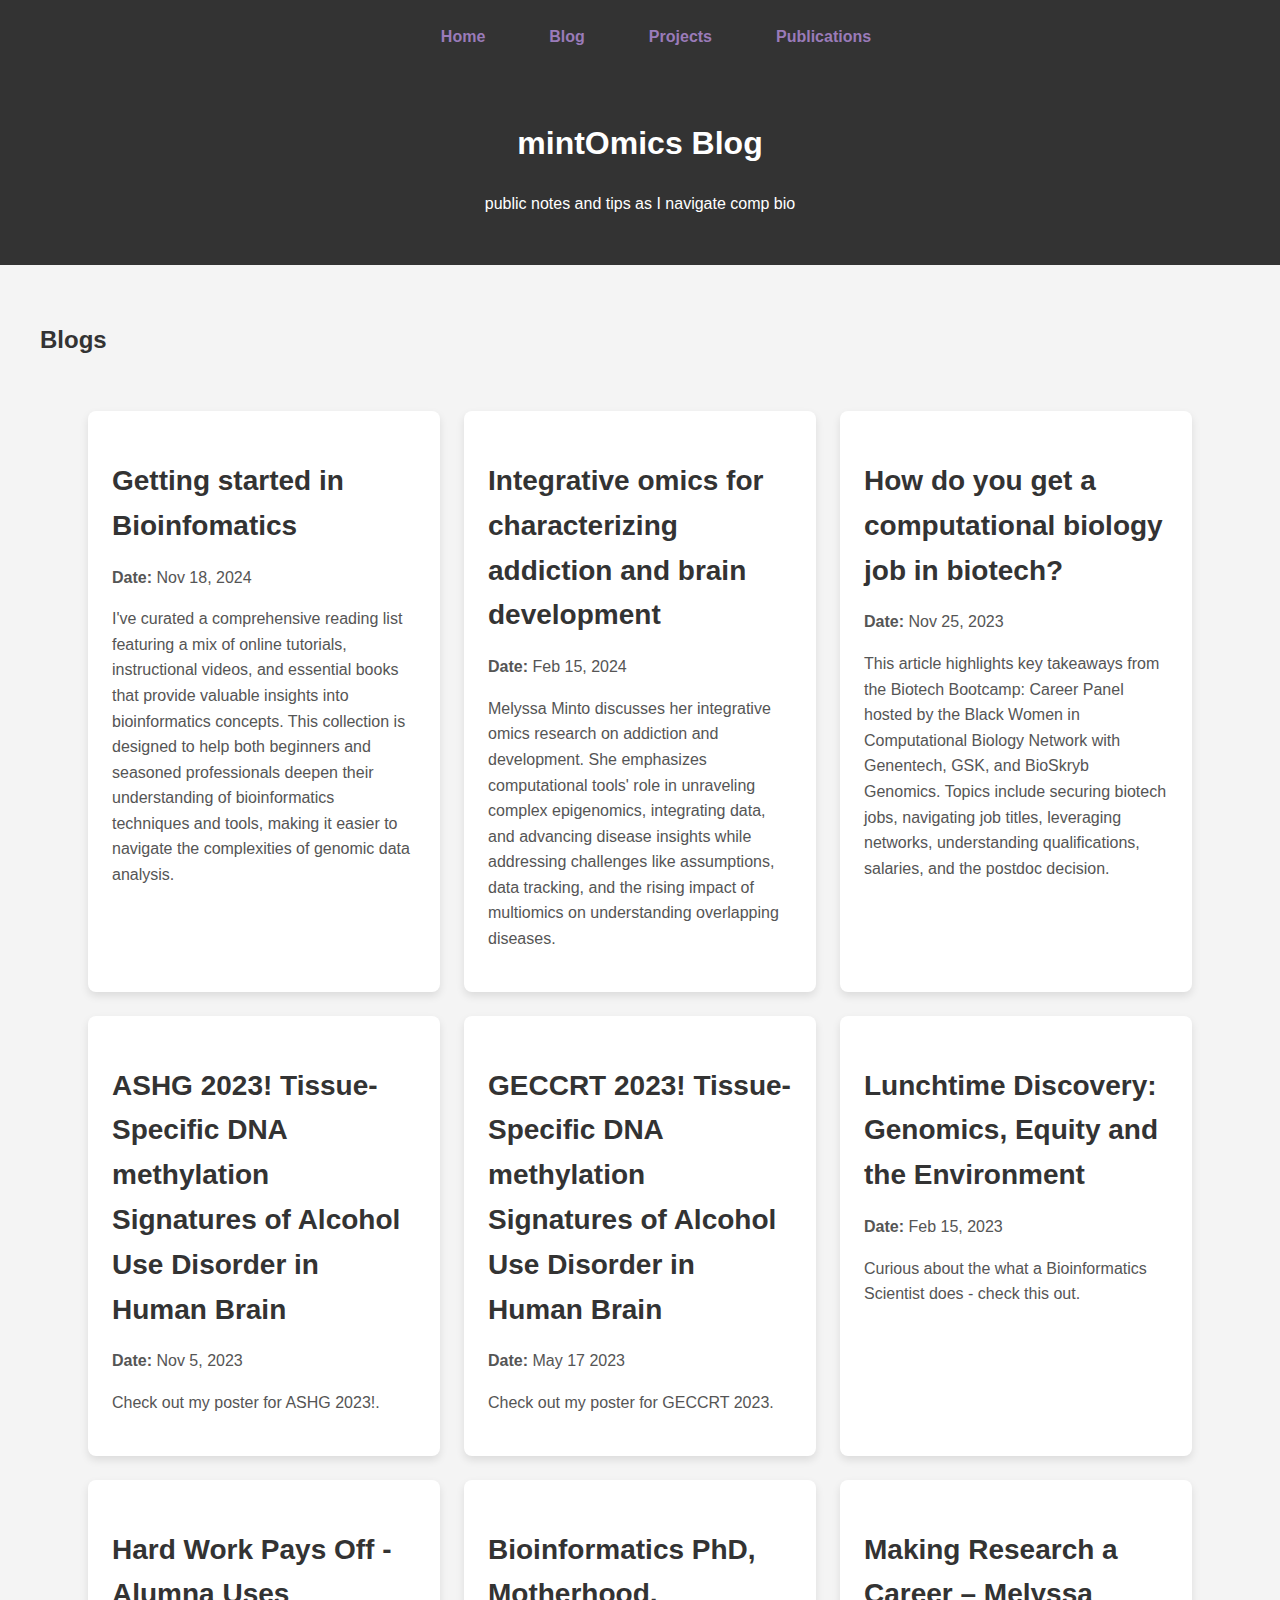
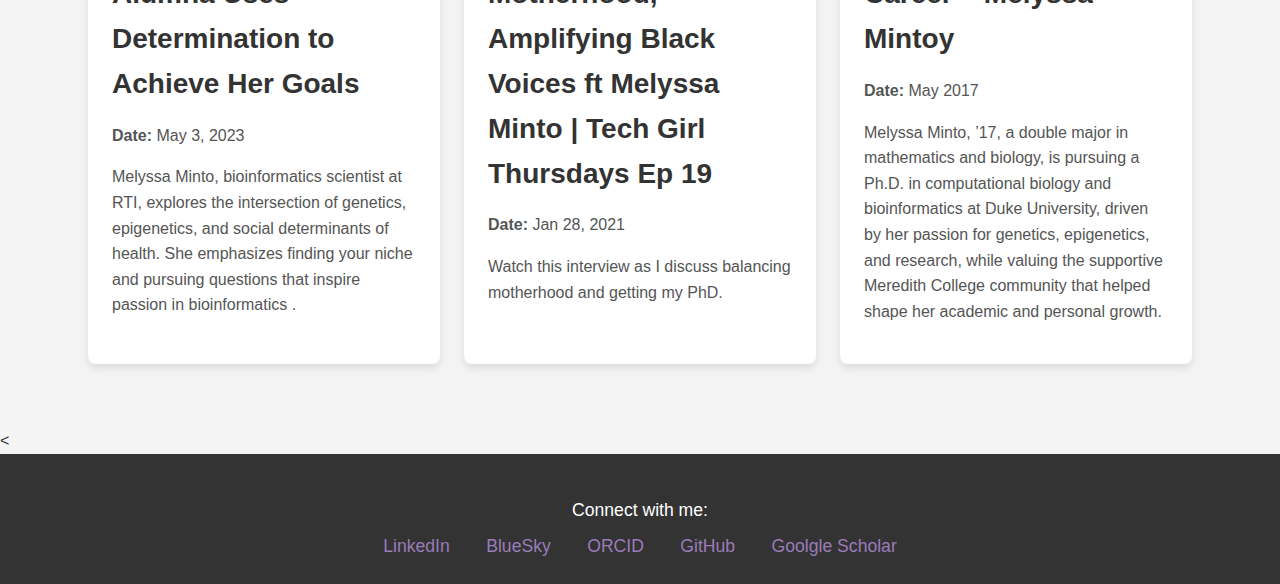
==== blog.html @ 6156211e "launch" ====
<!DOCTYPE html>
<html lang="en">
<head>
    <meta charset="UTF-8">
    <meta name="viewport" content="width=device-width, initial-scale=1.0">
    <title>Blog - Melyssa Minto</title>
    <link rel="stylesheet" href="styles.css">
</head>
<body>

    <section id ="home">
        <header>
            <h1>mintOmics Blog</h1>
            <p>public notes and tips as I navigate comp bio</p>
        
    
            <nav>
                <div class="menu-icon" onclick="toggleMenu()">
                    &#9776; <!-- Hamburger icon -->
                </div>
                <div class="nav-links">
                    <a href="index.html#home">Home</a> 
                    <a href="blog.html">Blog</a> 
                    <a href="index.html#projects">Projects</a> 
                    <a href="index.html#publications">Publications</a> 
                </div>
            </nav>
        </header>
    
    </section>


    <section id="blog-posts">
        <h2>Blogs</h2>
        <div class="blog-grid-container">
            <a href="blogs/getting_started_in_comp_bio.html" class="blog-grid-item">
                <h3>Getting started in Bioinfomatics</h3>
                <p><strong>Date:</strong> Nov 18, 2024</p>
                <p> I've curated a comprehensive reading list featuring a mix of online tutorials, instructional videos, and essential books that provide valuable insights into bioinformatics concepts. This collection is designed to help both beginners and seasoned professionals deepen their understanding of bioinformatics techniques and tools, making it easier to navigate the complexities of genomic data analysis. </p>
            </a>
     
    
               
                <a href="https://www.biotechniques.com/computational-biology/integrative-omics-for-characterizing-addiction-and-brain-development/" class="blog-grid-item">
                    <h3>Integrative omics for characterizing addiction and brain development</h3>
                    <p><strong>Date:</strong> Feb 15, 2024</p>
                    <p> Melyssa Minto discusses her integrative omics research on addiction and development. She emphasizes computational tools' role in unraveling complex epigenomics, integrating data, and advancing disease insights while addressing challenges like assumptions, data tracking, and the rising impact of multiomics on understanding overlapping diseases.</p>
                </a>
                <a href="https://www.blackwomencompbio.org/post/how-do-you-get-a-computational-biology-job-in-biotech" class="blog-grid-item">
                    <h3>How do you get a computational biology job in biotech?</h3>
                    <p><strong>Date:</strong> Nov 25, 2023</p>
                    <p>This article highlights key takeaways from the Biotech Bootcamp: Career Panel hosted by the Black Women in Computational Biology Network with Genentech, GSK, and BioSkryb Genomics. Topics include securing biotech jobs, navigating job titles, leveraging networks, understanding qualifications, salaries, and the postdoc decision.</p>
                </a>
    
                <a href="https://drive.google.com/file/d/18emSz_TZVVwudNC96Hi_s4DrclPBiktf/view" class="blog-grid-item">
                    <h3>ASHG 2023! Tissue-Specific DNA methylation Signatures of Alcohol Use Disorder in Human Brain</h3>
                    <p><strong>Date:</strong> Nov 5, 2023</p>
                    <p>Check out my poster for ASHG 2023!.</p>
                </a>
                <a href="https://drive.google.com/file/d/1DxgAihRSM2KOfqMVGhnPeo-tkK07u04_/view" class="blog-grid-item">
                    <h3>GECCRT 2023! Tissue-Specific DNA methylation Signatures of Alcohol Use Disorder in Human Brain</h3>
                    <p><strong>Date:</strong> May 17 2023</p>
                    <p>Check out my poster for GECCRT 2023.</p>
                </a>
                <a href="https://naturalsciences.org/calendar/event/lunchtime-discovery-genomics-equity-and-the-environment/" class="blog-grid-item">
                    <h3>Lunchtime Discovery: Genomics, Equity and the Environment </h3>
                    <p><strong>Date:</strong> Feb 15, 2023</p>
                    <p> Curious about the what a Bioinformatics Scientist does - check this out.</p>
                </a>
                <a href="https://magazine.meredith.edu/2023/05/03/melyssa-minto-hard-work-pays-off/" class="blog-grid-item">
                    <h3>Hard Work Pays Off - Alumna Uses Determination to Achieve Her Goals</h3>
                    <p><strong>Date:</strong> May 3, 2023</p>
                    <p> Melyssa Minto, bioinformatics scientist at RTI, explores the intersection of genetics, epigenetics, and social determinants of health. She emphasizes finding your niche and pursuing questions that inspire passion in bioinformatics .</p>
                </a>
                <a href="https://www.youtube.com/watch?v=2IV2mWRRefg" class="blog-grid-item">
                    <h3>Bioinformatics PhD, Motherhood, Amplifying Black Voices ft Melyssa Minto | Tech Girl Thursdays Ep 19 </h3>
                    <p><strong>Date:</strong> Jan 28, 2021</p>
                    <p> Watch this interview as I discuss balancing motherhood and getting my PhD.</p>
                </a>
                <a href="https://www.meredith.edu/goingstrong/melyssa-minto/" class="blog-grid-item">
                    <h3>Making Research a Career – Melyssa Mintoy</h3>
                    <p><strong>Date:</strong> May 2017</p>
                    <p> Melyssa Minto, ’17, a double major in mathematics and biology, is pursuing a Ph.D. in computational biology and bioinformatics at Duke University, driven by her passion for genetics, epigenetics, and research, while valuing the supportive Meredith College community that helped shape her academic and personal growth.</p>
                </a>
    
             
                
                <!-- Add more blog items as needed -->
            
        </div>
    </section>
<!-- Footer Section -->
<<!-- Footer Section -->
<footer>
    <div class="footer-content">
        <p>Connect with me:</p>
        <div class="social-links">
            <a href="https://www.linkedin.com/in/melyssaminto/" target="_blank">LinkedIn</a>
            <a href="https://bsky.app/profile/melyssaminto.bsky.social" target="_blank">BlueSky</a>
            <a href="https://orcid.org/0000-0002-5438-7285" target="_blank">ORCID</a>
            <a href="https://github.com/MelyssaMinto" target="_blank">GitHub</a>
            <a href="https://scholar.google.com/citations?user=4_3eFXcAAAAJ&hl=en" target="_blank">Goolgle Scholar</a>
        </div>
    </div>
</footer>


</body>
</html>
---- styles.css ----
html {
    scroll-behavior: smooth;
}


/* Main Container */
.container {
    max-width: 1200px;
    margin: 0 auto;
    padding: 1rem;
}

/* General Body Style */
body {
    font-family: Arial, sans-serif;
    line-height: 1.6;
    margin: 0;
    padding-top: 65px; 
    background: #f4f4f4;
    color: #333;
}
a {
    color: #9a7bb9;
    transition: color 0.3s;
}

a:hover {
    color: #46385b;
}


table {
    width: 100%;
    border-collapse: collapse; /* Makes borders collapse into a single border */
    border: 2px solid black; /* Add a black border around the table */
}

th, td {
    border: 1px solid black; /* Add a black border to each cell */
    padding: 8px; /* Adds some padding inside the cells */
    text-align: left; /* Optional, but helps make the text align neatly */
}

thead {
    background-color: #f2f2f2; /* Optional: Adds a background color to the header */
}


/* Header Section */
header {
    background: #333;
    color: #fff;
    text-align: center;
    padding: 2rem 1rem;
}

/* Navigation Bar */
nav {
    display: flex;
    justify-content: center;
    align-items: center;
    padding: 1rem;
    background-color: #333;
    color: #fff;
    position: fixed;
    top: 0;
    left: 0;
    width: 100%;
    z-index: 1000;
}

nav .nav-links {
    display: flex;
    justify-content: center;
    align-items: center;
}

nav a {
    color: #9a7bb9;
    margin: 0 1rem;
    text-decoration: none;
    font-weight: bold;
    transition: color 0.3s;
}

nav .nav-links a:hover {
    color: #b8a2d8;
}

nav .menu-icon {
    display: none;  /* Hidden by default on large screens */
    font-size: 2rem;
    cursor: pointer;
}

nav a:hover {
    background-color: #444;
}

/* Fix layout when navigation is active */
nav.active .nav-links a:hover {
    background-color: #444;
}


/* Profile Section Styling */
.profile-section {
    display: flex;
    align-items: center;
    gap: 1.5rem;
    margin-bottom: 2rem;
}

.profile-photo {
    width: 150px;
    height: 150px;
    border-radius: 50%;
    object-fit: cover;
}

.bio {
    flex: 1;
}

/* Information Section (Education & Trainings) */
.info-section {
    display: flex;
    gap: 20px;
    margin-top: 1rem;
}

.education, .trainings {
    flex: 1;
    background-color: #fff;
    padding: 1rem;
    border: 1px solid #ddd;
    border-radius: 8px;
}

/* Custom Bullet Points for Education Section */
.education ul {
    list-style: none; /* Remove default bullets */
    padding-left: 0; /* Remove left padding */
}

.education ul li {
    position: relative;
    padding-left: 1.5rem; /* Space for the emoji */
    margin-bottom: 0.5rem;
}

.education ul li::before {
    content: "🎓 "; /* Emoji as bullet point */
    position: absolute;
    left: 0;
    top: 0;
    font-size: 1.2rem;
}

/* Custom Bullet Points for Training Section */
.trainings ul {
    list-style: none; /* Remove default bullets */
    padding-left: 0; /* Remove left padding */
}

.trainings ul li {
    position: relative;
    padding-left: 1.5rem; /* Space for the emoji */
    margin-bottom: 0.5rem;
}

.trainings ul li::before {
    content: "🛠️  "; /* Emoji as bullet point */
    position: absolute;
    left: 0;
    top: 0;
    font-size: 1.2rem;
}

#blog-posts {
    padding: 2rem; /* Same as other sections for alignment */
    max-width: 1200px;
    margin: 0 auto;
}

/* Carousel Container */
.carousel-container {
    position: relative;
    overflow: hidden;
    width: 100%;
    max-width: 1200px;
    margin: 0 auto;
    padding: 0 40px; /* Adjusts padding between carousel buttons and blog items */
}

/* Wrapper to hold blog items in a row */
.carousel-wrapper {
    display: flex;
    gap: 1rem;
    transition: transform 0.5s ease;
    scroll-snap-type: x mandatory;
    overflow-x: auto;
    flex-wrap: nowrap;
    padding-bottom: 1rem; 

}

.carousel-wrapper::-webkit-scrollbar {
    display: none; /* Optional: Hides scrollbar for cleaner UI */
}

/* Individual Blog Item */
.blog-item {
    flex: 0 0 calc(33.33% - 1rem);
    max-width: 300px; 
    text-decoration: none; 
    color: inherit; 
    background: #fff;
    border: 1px solid #ddd;
    padding: 1rem;
    border-radius: 8px;
    box-shadow: 0 4px 8px rgba(0, 0, 0, 0.1);
    transition: transform 0.3s;
    scroll-snap-align: start;
}

.blog-item:a {
    text-decoration: none; 

}


.blog-item:hover {
    transform: scale(1.05);
    border-color: #9a7bb9;
    box-shadow: 0 4px 12px rgba(154, 123, 185, 0.2);
}


/* Carousel Buttons */
.carousel-btn {
    position: absolute;
    top: 50%;
    transform: translateY(-50%);
    font-size: 2rem;
    color: #333;
    background-color: transparent;
    border: none;
    cursor: pointer;
    padding: 0.5rem;
    z-index: 10; 
}

.carousel-btn.prev {
    left: 10px;
}

.carousel-btn.next {
    right: 1dvb;
}

.carousel-btn:hover {
    color: #9a7bb9;
}




/* Projects Section */
#projects {
    padding: 2rem;
    max-width: 1200px;
    margin: 0 auto;
}

.filter-buttons {
    text-align: center;
    margin-bottom: 1rem;
}

.filter-buttons button {
    padding: 0.5rem 1rem;
    margin: 0.3rem;
    background-color: #333;
    color: #fff;
    border: none;
    cursor: pointer;
    transition: background-color 0.3s;
}

.filter-buttons button:hover {
    background-color: #555;
}


.project-grid {
    display: grid;
    grid-template-columns: repeat(auto-fill, minmax(250px, 1fr));
    gap: 1rem;
}

.project-card {
    text-decoration: none; 
    color: inherit; 
    background: #fff;
    border: 1px solid #ddd;
    padding: 1.5rem;
    border-radius: 8px;
    box-shadow: 0 4px 8px rgba(0, 0, 0, 0.1);
    transition: transform 0.3s;
    overflow: hidden;
}

.project-card a {
    text-decoration: none;
    color: inherit;
    transition: color 0.3s;
}

.project-card:hover {
    transform: scale(1.05);
    border-color: #9a7bb9;
    box-shadow: 0 4px 12px rgba(154, 123, 185, 0.2);
}

/* "Used in" Section */
.used-in {
    list-style-type: disc;
    padding-left: 1rem; 
    margin-top: 0.5rem;
    margin-bottom: 1rem;
    font-size: 0.9rem;
}

.used-in li {
    margin-bottom: 0.3rem;
}

.used-in a {
    color: #9a7bb9;
    text-decoration: none;
    transition: color 0.3s;
}

.used-in a:hover {
    color: #b8a2d8;
    
}

/* Tag Styling */
.tags {
    margin-top: 1rem;
}

.tags span {
    display: inline-block;
    background: linear-gradient(135deg, #9a7bb9, #b8a2d8); /* Lavender gradient */
    color: #fff;
    padding: 0.3rem 0.6rem;
    margin: 0.2rem;
    border-radius: 4px;
    font-size: 0.9rem;
    font-weight: bold;
    transition: background-color 0.3s;
}

.tags span:hover {
    background: linear-gradient(135deg, #b8a2d8, #9a7bb9);
}

/* Publication Section */
#publications {
    padding: 2rem;
    max-width: 1200px;
    margin: 0 auto;
    text-decoration: none;
}

.pub {
    text-decoration: none;
    color: inherit;
}
.pub:hover {
    transform: scale(1.05);
    border-color: #9a7bb9;
    box-shadow: 0 4px 12px rgba(154, 123, 185, 0.2);
}
/* Footer Section */
footer {
    background-color: #333;
    color: #fff;
    padding: 1.5rem 0;
    text-align: center;
}

.footer-content {
    max-width: 1200px;
    margin: 0 auto;
}

.footer-content p {
    font-size: 1.1rem;
    margin-bottom: 0.5rem;
}

.social-links a {
    color: #9a7bb9;
    text-decoration: none;
    margin: 0 1rem;
    font-size: 1.1rem;
    transition: color 0.3s;
}

.social-links a:hover {
    color: #b8a2d8;
}

/* blog page and blogs */

.blog-grid-container {
    display: grid;
    grid-template-columns: repeat(auto-fill, minmax(300px, 1fr)); /* Creates responsive grid */
    gap: 1.5rem; /* Space between the grid items */
    padding: 2rem 3rem;
  }

  .blog-grid-item {
    background-color: #fff;
    padding: 1.5rem;
    border-radius: 8px;
    box-shadow: 0 4px 8px rgba(0, 0, 0, 0.1);
    text-decoration: none;
    color: inherit;
    transition: transform 0.3s ease, box-shadow 0.3s ease;
  }
  
  .blog-grid-item:hover {
    transform: translateY(-10px);
    box-shadow: 0 6px 12px rgba(0, 0, 0, 0.2);
  }
  
  .blog-grid-item h3 {
    font-size: 1.75rem;
    margin-bottom: 0.5rem;
  }
  
  .blog-grid-item p {
    font-size: 1rem;
    color: #555;
  }
  
  .blog-grid-item p strong {
    font-weight: bold;
  }
  


/* blogs */


article {
    margin: 0;
    padding: 20px;
    background: white; /* Optional: Adds a background to the article */
    border-radius: 8px;
}

.post-header{
    text-align: center;
    padding: 2rem 1rem;
    font-size: 2.5rem;
    margin-bottom: 5px;
}
.post-meta {
    text-align: center;
    font-size: 1rem;
    color: #888;
  }
  
  .post-meta span {
    font-weight: bold;
  }
  
  h2, h3 {
    margin-top: 1.5rem;
  }

  pre {
    background-color: #2d2d2d;
    color: white;
    padding: 1rem;
    border-radius: 5px;
    overflow-x: auto;
  }
  
  code {
    font-family: 'Courier New', monospace;
  }
  
  .callout {
    background-color: #d9c9ea;
    border-left: 5px solid #772dc0;
    padding: 1rem;
    margin: 1.5rem 0;
    border-radius: 5px;
  }
  
  .callout h4 {
    font-size: 1.25rem;
    margin-bottom: 5px;
  }
  
  .post-footer {
    font-size: 1rem;
    color: #555;
    margin-top: 2rem;
  }
  
/* Responsive Design */
@media (max-width: 768px) {

    .blog-grid-container {
        grid-template-columns: repeat(auto-fill, minmax(250px, 1fr)); /* Adjusts the columns for smaller screens */
      }

    .profile-section, .info-section {
        flex-direction: column;
        align-items: left;
        text-align: left;
    }

    .project-grid {
        grid-template-columns: 1fr;
    }

     /* Show the hamburger icon and hide the navigation links */
     nav .menu-icon {
        display: block;
        font-size: 2rem;
        cursor: pointer;
    }

    /* Hide the navigation links initially on small screens */
    nav .nav-links {
        display: none;
 
    }

    /* When the menu is active, show the links in a column */
    nav.active .nav-links {
        display: block;
        position: absolute;
        top: 60px;
        left: 0;
        width: 100%;
        background-color: #333;
        padding: 1rem;
        box-shadow: 0 2px 5px rgba(0, 0, 0, 0.1);
    }

    nav.active .nav-links a {
        display: block;
        padding: 1rem;
        border-bottom: 1px solid #444;
    }

    nav.active .nav-links a:hover {
        background-color: #444;
    }



    .carousel-wrapper {
        flex-wrap: nowrap; 
    }

    .blog-item {
        flex: 0 0 100%; /* One item per row on small screens */
    }

    .carousel-container {
        padding: 0 20px; /* Ensure there's padding to prevent overflow */
    }
}



/* Mid-size Screens: Show two items per view */
@media (max-width: 900px) {
    .blog-item {
        flex: 0 0 calc(50% - 1rem); /* Two items per row on medium screens */
    }
}


/* Basic desktop and tablet screen styles */
@media (min-width: 769px) {
    nav .menu-icon {
        display: none; /* Hide the hamburger icon on larger screens */
    }

    nav .nav-links {
        display: flex; /* Show the nav links in a row on larger screens */
    }

    nav .nav-links a {
        padding: 0.5rem 1rem;
    }
}
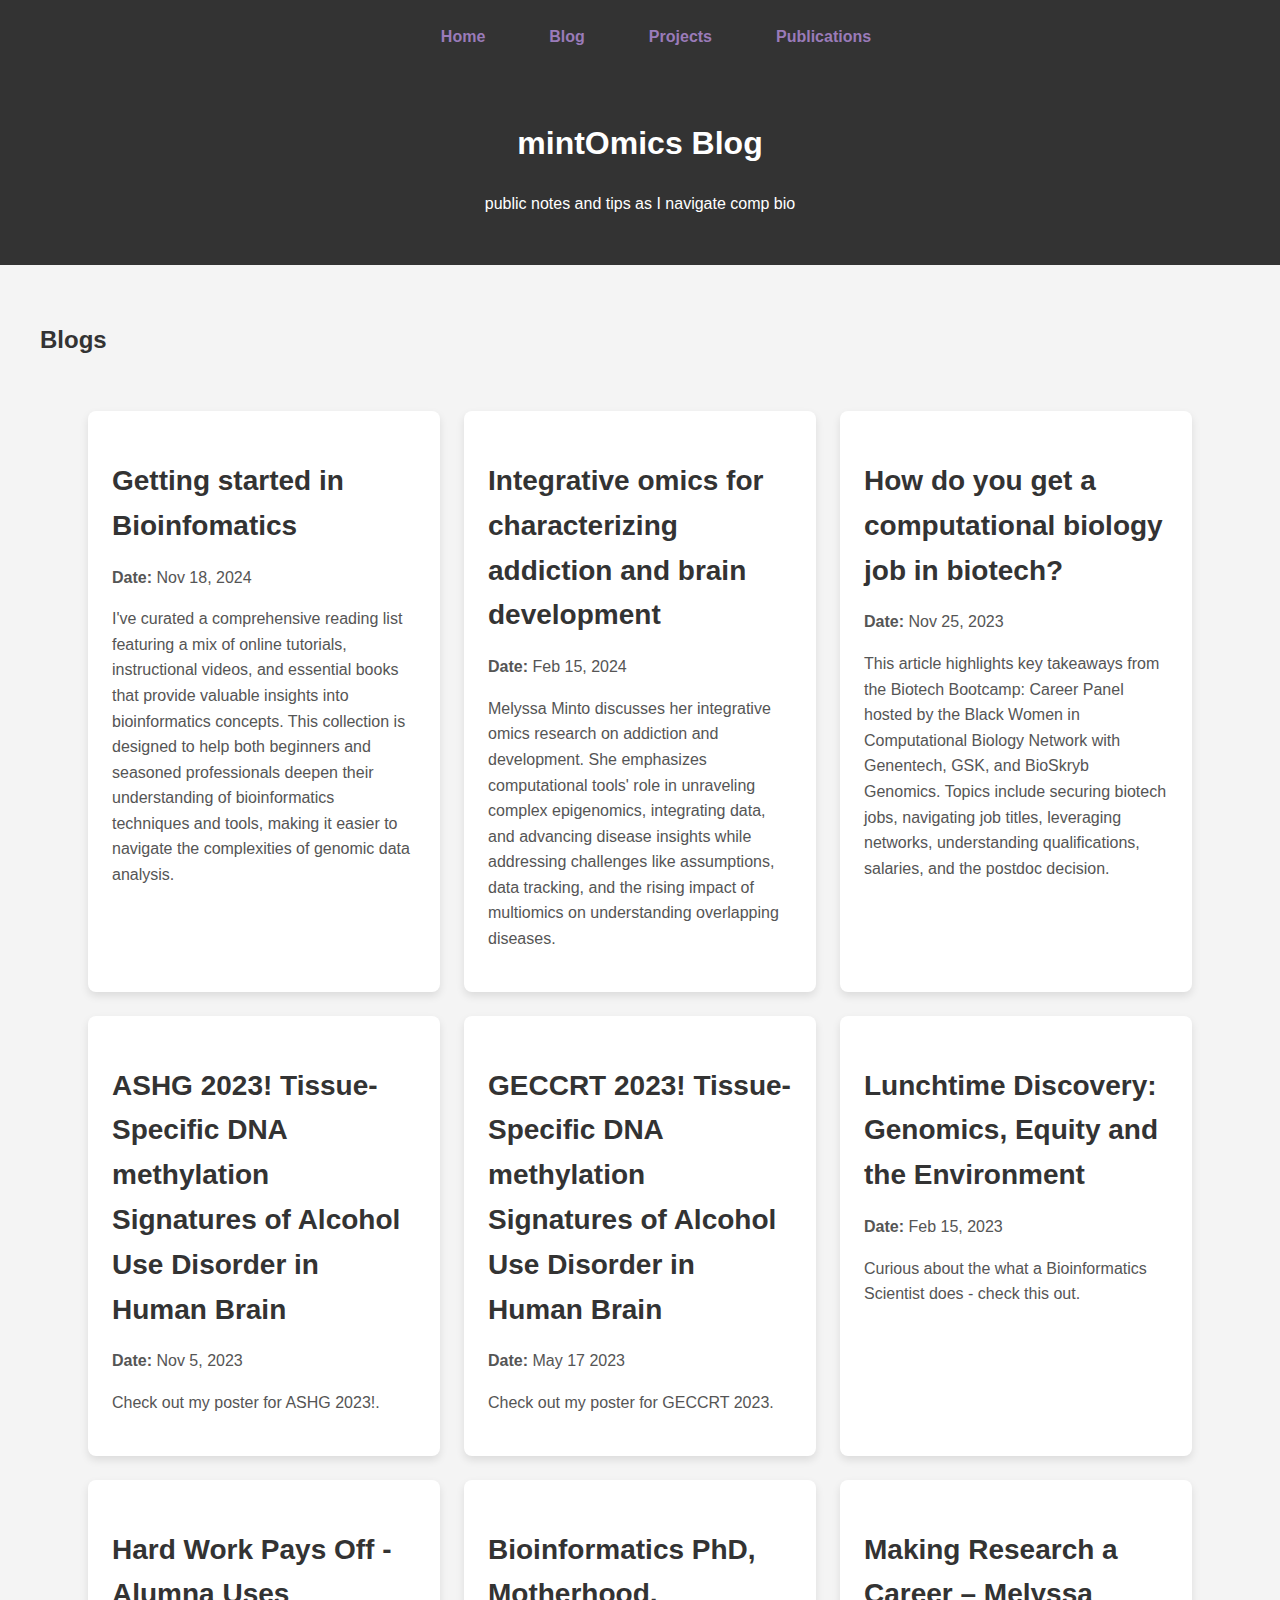
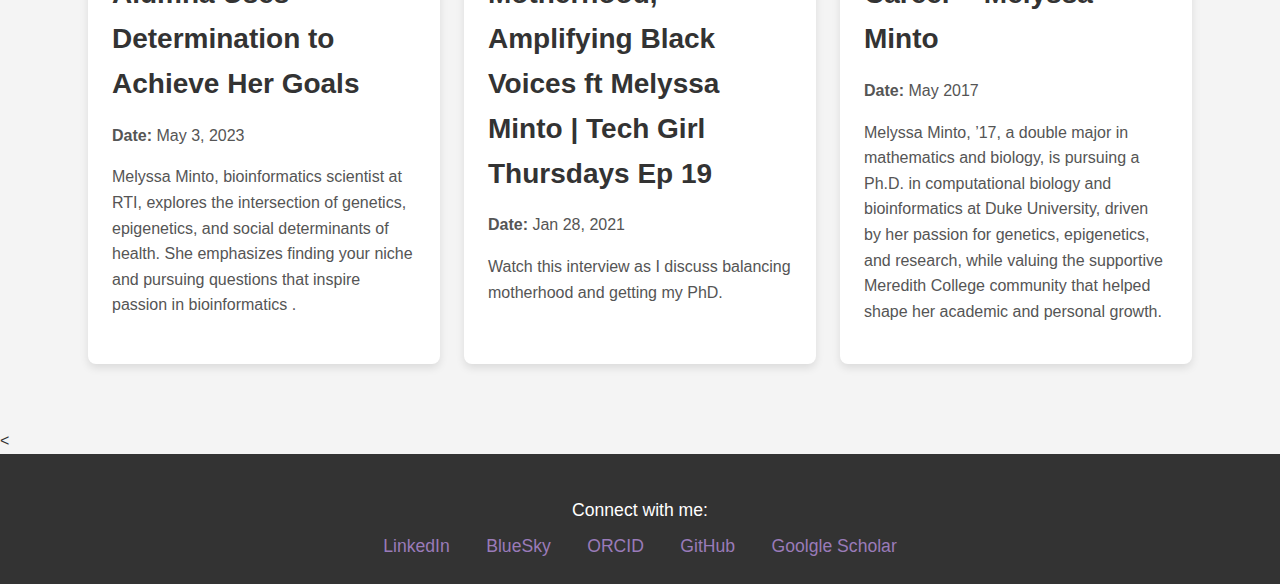
==== commit e75cea2e: "typos" ====
--- a/blog.html
+++ b/blog.html
@@ -78,7 +78,7 @@
                     <p> Watch this interview as I discuss balancing motherhood and getting my PhD.</p>
                 </a>
                 <a href="https://www.meredith.edu/goingstrong/melyssa-minto/" class="blog-grid-item">
-                    <h3>Making Research a Career – Melyssa Mintoy</h3>
+                    <h3>Making Research a Career – Melyssa Minto</h3>
                     <p><strong>Date:</strong> May 2017</p>
                     <p> Melyssa Minto, ’17, a double major in mathematics and biology, is pursuing a Ph.D. in computational biology and bioinformatics at Duke University, driven by her passion for genetics, epigenetics, and research, while valuing the supportive Meredith College community that helped shape her academic and personal growth.</p>
                 </a>
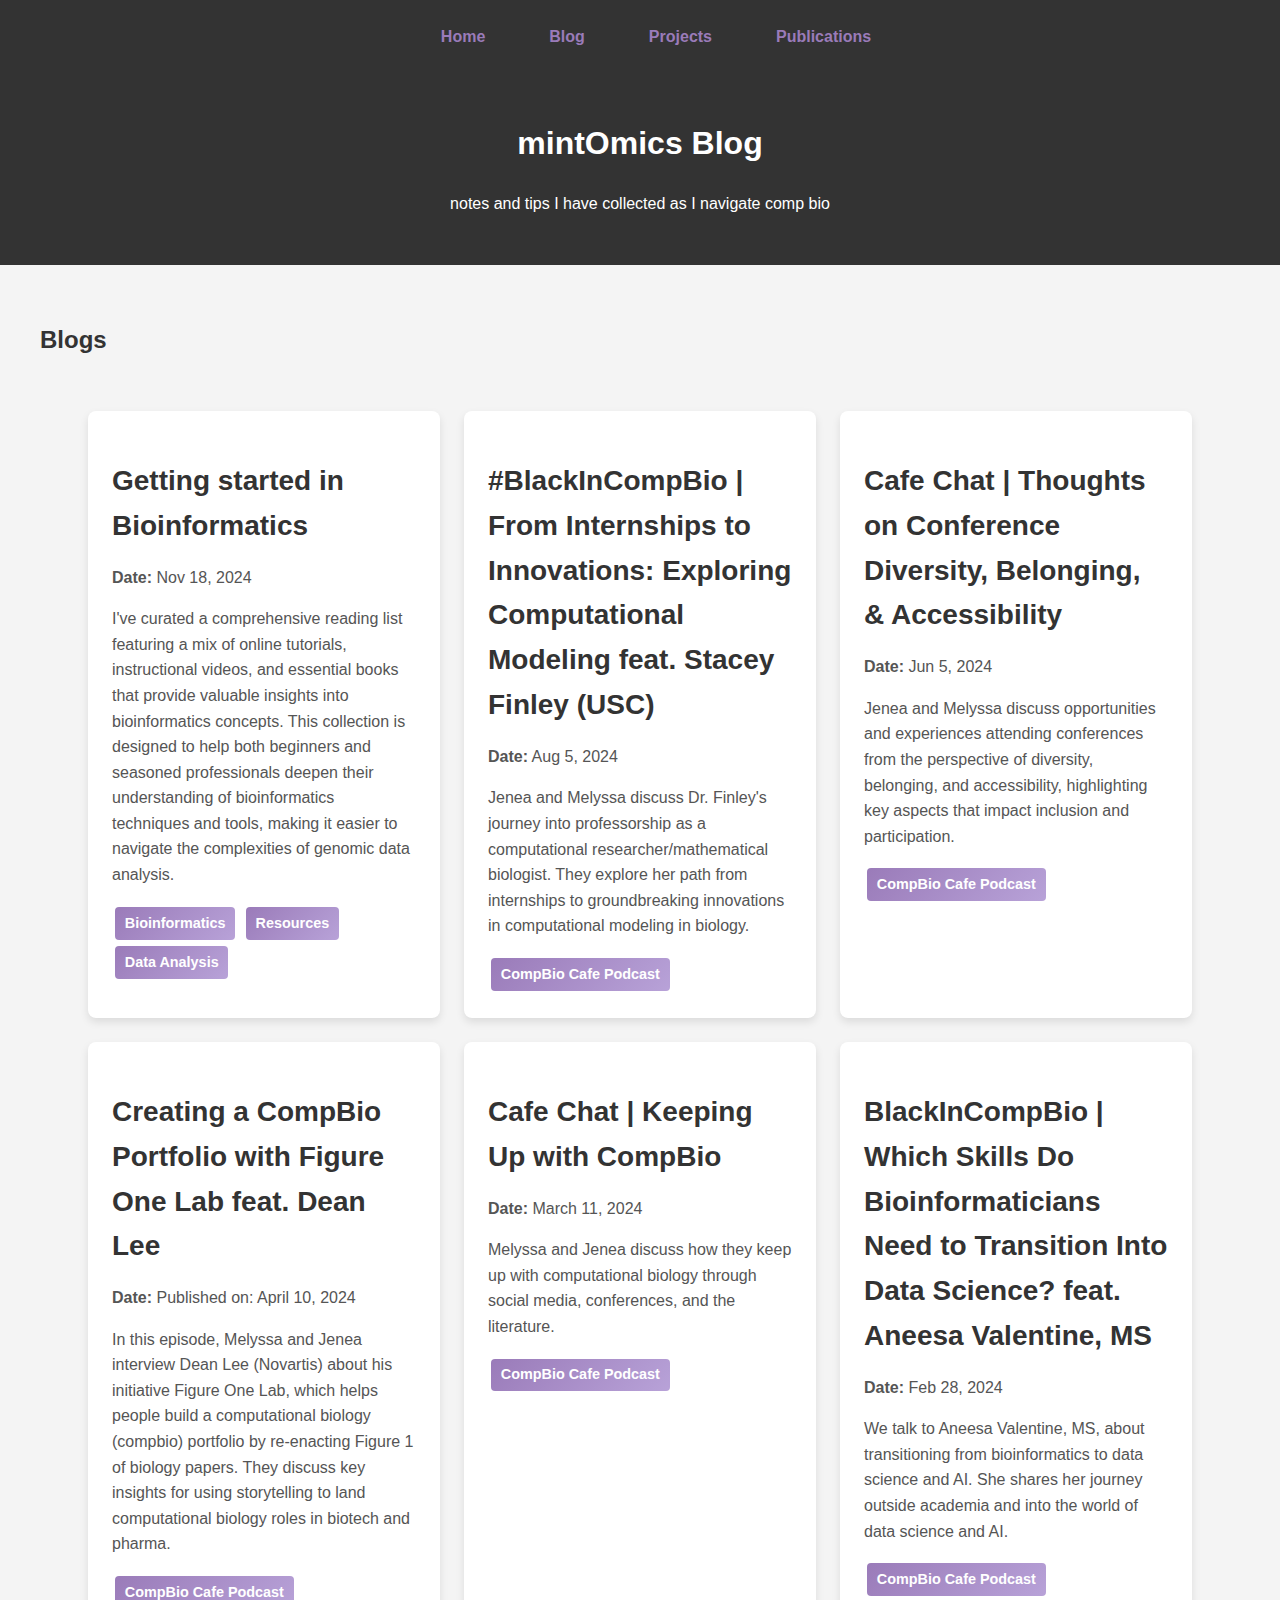
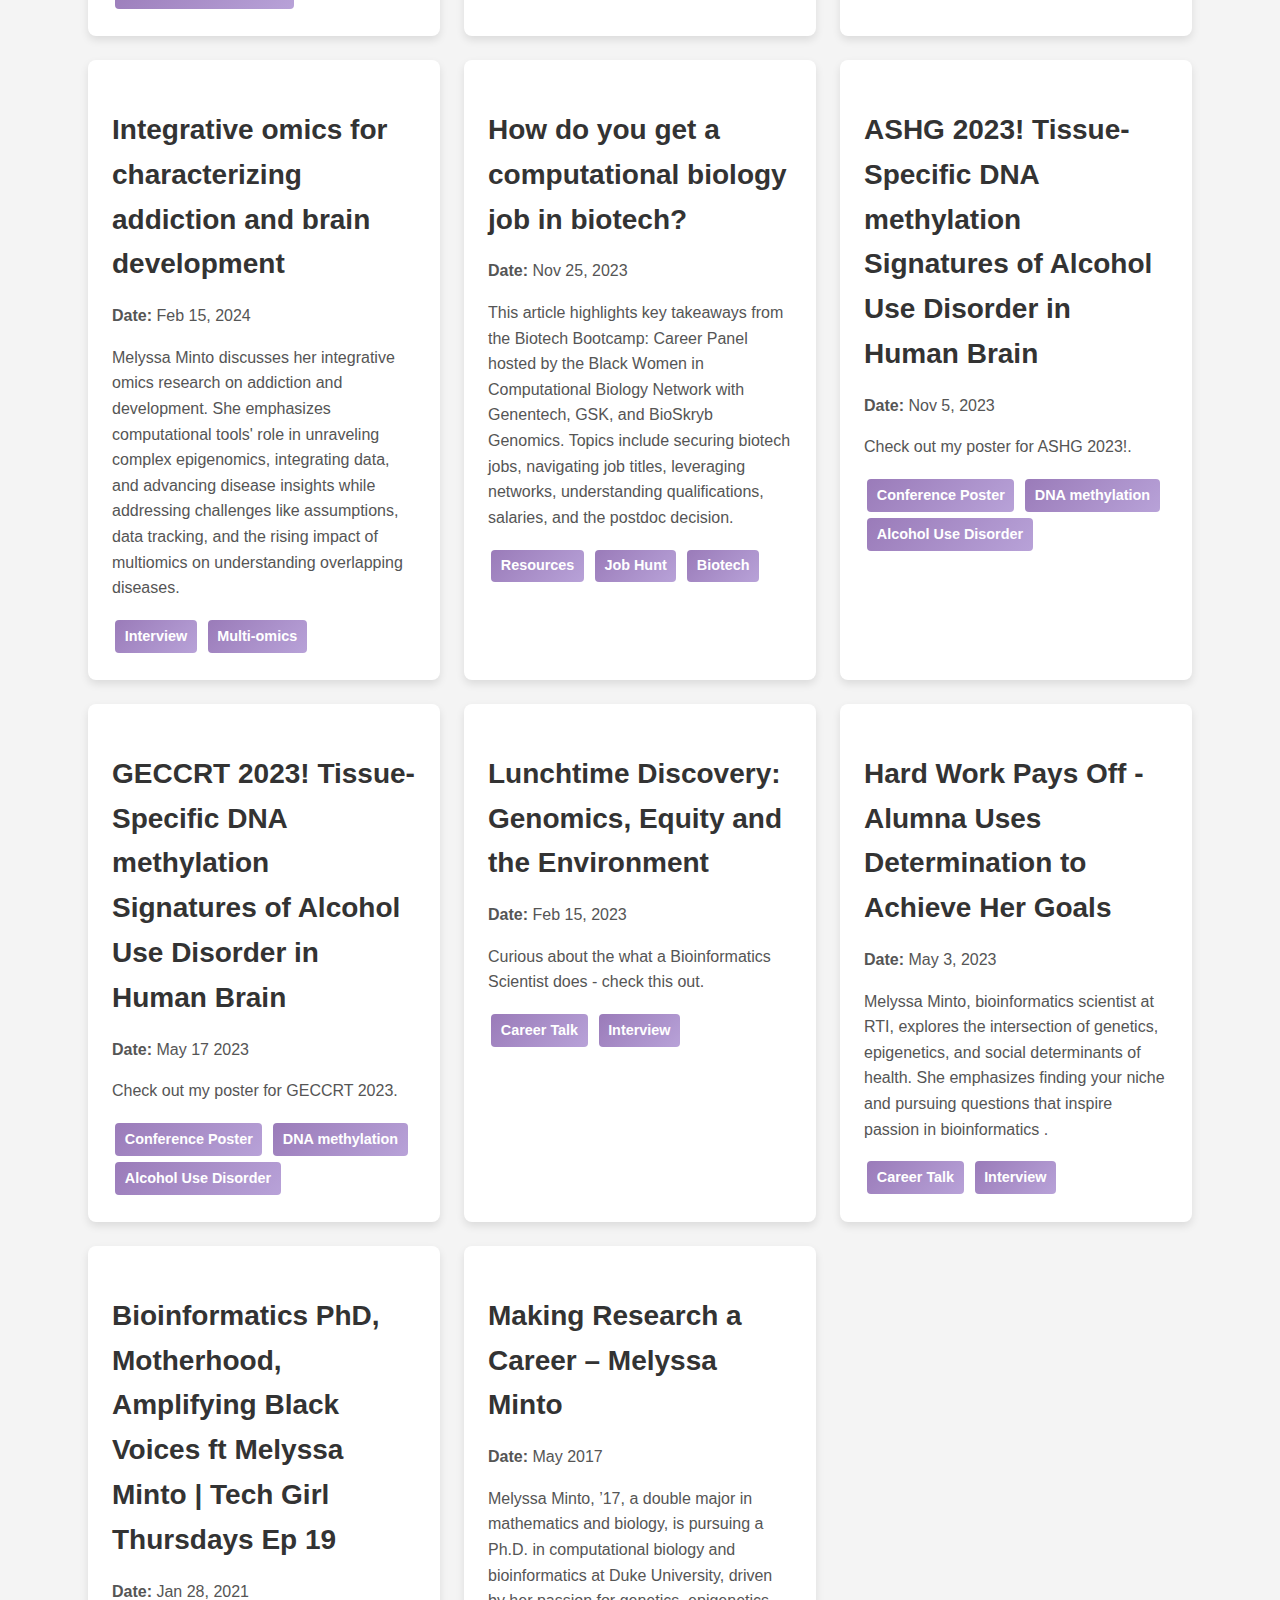
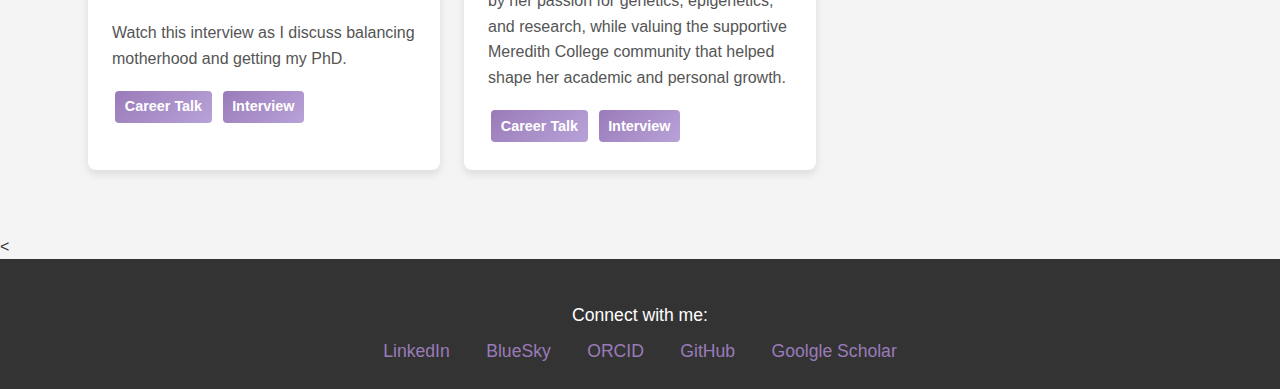
==== commit 733b847b: "clean up site" ====
--- a/blog.html
+++ b/blog.html
@@ -11,7 +11,7 @@
     <section id ="home">
         <header>
             <h1>mintOmics Blog</h1>
-            <p>public notes and tips as I navigate comp bio</p>
+            <p>notes and tips I have collected as I navigate comp bio</p>
         
     
             <nav>
@@ -32,55 +32,169 @@
 
     <section id="blog-posts">
         <h2>Blogs</h2>
+        <!-- <div class="filter-buttons">
+            <button onclick="filterBlogs('all')">All</button>
+            <button onclick="filterBlogs('Bioinformatics')">Bioinformatics</button>
+            <button onclick="filterBlogs('Resources')">Resources</button>
+            <button onclick="filterBlogs('CompBio Cafe Podcast')">CompBio Cafe Podcast</button>
+            <button onclick="filterBlogs('Conference Poster')">Conference Poster</button>
+            <button onclick="filterBlogs('Interview')">Interview</button>
+        </div> -->
+
         <div class="blog-grid-container">
-            <a href="blogs/getting_started_in_comp_bio.html" class="blog-grid-item">
-                <h3>Getting started in Bioinfomatics</h3>
+            <a href="blogs/getting_started_in_comp_bio.html" class="blog-grid-item" data-tags="Bioinformatics  Resources Data Analysis">
+                <h3>Getting started in Bioinformatics</h3>
                 <p><strong>Date:</strong> Nov 18, 2024</p>
                 <p> I've curated a comprehensive reading list featuring a mix of online tutorials, instructional videos, and essential books that provide valuable insights into bioinformatics concepts. This collection is designed to help both beginners and seasoned professionals deepen their understanding of bioinformatics techniques and tools, making it easier to navigate the complexities of genomic data analysis. </p>
-            </a>
-     
-    
+                <!-- Tags Section -->
+                <div class="tags">
+                    <span>Bioinformatics</span>
+                    <span>Resources</span>
+                    <span>Data Analysis</span>
+                </div>
+            </a>
+
+            <a href="https://www.blackwomencompbio.org/podcast/episode/39c3e3ad/blackincompbio-or-from-internships-to-innovations-exploring-computational-modeling-feat-stacey-finley-usc" class="blog-grid-item" data-tags="CompBio Cafe Podcast">
+                <h3>#BlackInCompBio | From Internships to Innovations: Exploring Computational Modeling feat. Stacey Finley (USC)</h3>
+                <p><strong>Date:</strong> Aug 5, 2024</p>
+                <p>Jenea and Melyssa discuss Dr. Finley's journey into professorship as a computational researcher/mathematical biologist. They explore her path from internships to groundbreaking innovations in computational modeling in biology.</p>
+                <!-- Tags Section -->
+                <div class="tags">
+                    <span>CompBio Cafe Podcast</span>
+                </div>
+            </a>
+            <a href="https://www.blackwomencompbio.org/podcast/episode/1f03a449/cafe-chat-or-thoughts-on-conference-diversity-belonging-and-accessibility" class="blog-grid-item" data-tags="CompBio Cafe Podcast">
+                <h3>Cafe Chat | Thoughts on Conference Diversity, Belonging, & Accessibility</h3>
+                <p><strong>Date:</strong> Jun 5, 2024</p>
+                <p>Jenea and Melyssa discuss opportunities and experiences attending conferences from the perspective of diversity, belonging, and accessibility, highlighting key aspects that impact inclusion and participation.</p>
+                <!-- Tags Section -->
+                <div class="tags">
+                    <span>CompBio Cafe Podcast</span>
+                </div>
+            </a>
+
+            <!-- <a href="https://www.blackwomencompbio.org/podcast/episode/1b9695ca/cafe-chat-or-picking-a-healthy-work-environment-as-a-computational-biologist" class="blog-grid-item" data-tags="CompBio Cafe Podcast">
+                <h3>Cafe Chat | Picking a Healthy Work Environment as a Computational Biologist</h3>
+                <p><strong>Date:</strong> May 6, 2024</p>
+                <p>Melyssa and Jenea discuss qualities of a work environment that is healthy and supportive for their growth as computational biologists.</p> -->
+                 <!-- Tags Section -->
+                 <!-- <div class="tags">
+                    <span>CompBio Cafe Podcast</span>
+                </div> -->
+                
+            <!-- </a> -->
+            
+
+            <a href="https://www.blackwomencompbio.org/podcast/episode/1a9e46ca/creating-a-compbio-portfolio-with-figure-one-lab-feat-dean-lee" class="blog-grid-item" data-tags="CompBio Cafe Podcast">
+                <h3>Creating a CompBio Portfolio with Figure One Lab feat. Dean Lee</h3>
+                <p><strong>Date:</strong> Published on: April 10, 2024</p>
+                <p>In this episode, Melyssa and Jenea interview Dean Lee (Novartis) about his initiative Figure One Lab, which helps people build a computational biology (compbio) portfolio by re-enacting Figure 1 of biology papers. They discuss key insights for using storytelling to land computational biology roles in biotech and pharma.</p>
+                 <!-- Tags Section -->
+                 <div class="tags">
+                    <span>CompBio Cafe Podcast</span>
+                </div>
+            </a>
+
+            <a href="https://www.blackwomencompbio.org/podcast/episode/21cff7eb/cafe-chat-or-keeping-up-with-compbio" class="blog-grid-item">
+                <h3>Cafe Chat | Keeping Up with CompBio</h3>
+                <p><strong>Date:</strong> March 11, 2024</p>
+                <p>Melyssa and Jenea discuss how they keep up with computational biology through social media, conferences, and the literature.</p>
+                <!-- Tags Section -->
+                <div class="tags">
+                    <span>CompBio Cafe Podcast</span>
+                </div>
+            </a>
+            
+            <a href="https://www.blackwomencompbio.org/podcast/episode/22cdf4e0/blackincompbio-or-which-skills-do-bioinformaticians-need-to-transition-into-data-science-feat-aneesa-valentine-ms" class="blog-grid-item" data-tags="CompBio Cafe Podcast">
+                <h3>BlackInCompBio | Which Skills Do Bioinformaticians Need to Transition Into Data Science? feat. Aneesa Valentine, MS</h3>
+                <p><strong>Date:</strong> Feb 28, 2024</p>
+                <p>We talk to Aneesa Valentine, MS, about transitioning from bioinformatics to data science and AI. She shares her journey outside academia and into the world of data science and AI.</p>
+                 <!-- Tags Section -->
+                 <div class="tags">
+                    <span>CompBio Cafe Podcast</span>
+                </div>           
+            </a>
+            
+            
                
-                <a href="https://www.biotechniques.com/computational-biology/integrative-omics-for-characterizing-addiction-and-brain-development/" class="blog-grid-item">
+                <a href="https://www.biotechniques.com/computational-biology/integrative-omics-for-characterizing-addiction-and-brain-development/" class="blog-grid-item" data-tags="Interview">
                     <h3>Integrative omics for characterizing addiction and brain development</h3>
                     <p><strong>Date:</strong> Feb 15, 2024</p>
                     <p> Melyssa Minto discusses her integrative omics research on addiction and development. She emphasizes computational tools' role in unraveling complex epigenomics, integrating data, and advancing disease insights while addressing challenges like assumptions, data tracking, and the rising impact of multiomics on understanding overlapping diseases.</p>
-                </a>
-                <a href="https://www.blackwomencompbio.org/post/how-do-you-get-a-computational-biology-job-in-biotech" class="blog-grid-item">
+                    <!-- Tags Section -->
+                    <div class="tags">
+                        <span> Interview</span>
+                        <span> Multi-omics</span>
+                    </div>
+                </a>
+                <a href="https://www.blackwomencompbio.org/post/how-do-you-get-a-computational-biology-job-in-biotech" class="blog-grid-item" data-tags="Resources">
                     <h3>How do you get a computational biology job in biotech?</h3>
                     <p><strong>Date:</strong> Nov 25, 2023</p>
                     <p>This article highlights key takeaways from the Biotech Bootcamp: Career Panel hosted by the Black Women in Computational Biology Network with Genentech, GSK, and BioSkryb Genomics. Topics include securing biotech jobs, navigating job titles, leveraging networks, understanding qualifications, salaries, and the postdoc decision.</p>
-                </a>
-    
-                <a href="https://drive.google.com/file/d/18emSz_TZVVwudNC96Hi_s4DrclPBiktf/view" class="blog-grid-item">
+                    <!-- Tags Section -->
+                    <div class="tags">
+                        <span> Resources</span>
+                        <span> Job Hunt</span>
+                        <span> Biotech</span>
+                    </div>
+                </a>
+    
+                <a href="https://drive.google.com/file/d/18emSz_TZVVwudNC96Hi_s4DrclPBiktf/view" class="blog-grid-item" data-tags="Conference Poster DNA methylation Alcohol Use Disorder">
                     <h3>ASHG 2023! Tissue-Specific DNA methylation Signatures of Alcohol Use Disorder in Human Brain</h3>
                     <p><strong>Date:</strong> Nov 5, 2023</p>
                     <p>Check out my poster for ASHG 2023!.</p>
-                </a>
-                <a href="https://drive.google.com/file/d/1DxgAihRSM2KOfqMVGhnPeo-tkK07u04_/view" class="blog-grid-item">
+                    <!-- Tags Section -->
+                    <div class="tags">
+                        <span> Conference Poster</span>
+                        <span> DNA methylation</span>
+                        <span> Alcohol Use Disorder</span>
+                    </div>
+                </a>
+                <a href="https://drive.google.com/file/d/1DxgAihRSM2KOfqMVGhnPeo-tkK07u04_/view" class="blog-grid-item" data-tags="Conference Poster DNA methylation Alcohol Use Disorder">
                     <h3>GECCRT 2023! Tissue-Specific DNA methylation Signatures of Alcohol Use Disorder in Human Brain</h3>
                     <p><strong>Date:</strong> May 17 2023</p>
                     <p>Check out my poster for GECCRT 2023.</p>
-                </a>
-                <a href="https://naturalsciences.org/calendar/event/lunchtime-discovery-genomics-equity-and-the-environment/" class="blog-grid-item">
+                    <div class="tags">
+                        <span> Conference Poster</span>
+                        <span> DNA methylation</span>
+                        <span> Alcohol Use Disorder</span>
+                    </div>
+                </a>
+                <a href="https://naturalsciences.org/calendar/event/lunchtime-discovery-genomics-equity-and-the-environment/" class="blog-grid-item" data-tags="Interview">
                     <h3>Lunchtime Discovery: Genomics, Equity and the Environment </h3>
                     <p><strong>Date:</strong> Feb 15, 2023</p>
                     <p> Curious about the what a Bioinformatics Scientist does - check this out.</p>
-                </a>
-                <a href="https://magazine.meredith.edu/2023/05/03/melyssa-minto-hard-work-pays-off/" class="blog-grid-item">
+                    <div class="tags">
+                        <span> Career Talk</span>
+                        <span> Interview</span>
+                    </div>
+                </a>
+                <a href="https://magazine.meredith.edu/2023/05/03/melyssa-minto-hard-work-pays-off/" class="blog-grid-item" data-tags="Interview">
                     <h3>Hard Work Pays Off - Alumna Uses Determination to Achieve Her Goals</h3>
                     <p><strong>Date:</strong> May 3, 2023</p>
                     <p> Melyssa Minto, bioinformatics scientist at RTI, explores the intersection of genetics, epigenetics, and social determinants of health. She emphasizes finding your niche and pursuing questions that inspire passion in bioinformatics .</p>
-                </a>
-                <a href="https://www.youtube.com/watch?v=2IV2mWRRefg" class="blog-grid-item">
+                    <div class="tags">
+                        <span> Career Talk</span>
+                        <span> Interview</span>
+                    </div>
+                </a>
+                <a href="https://www.youtube.com/watch?v=2IV2mWRRefg" class="blog-grid-item" data-tags="Interview">
                     <h3>Bioinformatics PhD, Motherhood, Amplifying Black Voices ft Melyssa Minto | Tech Girl Thursdays Ep 19 </h3>
                     <p><strong>Date:</strong> Jan 28, 2021</p>
                     <p> Watch this interview as I discuss balancing motherhood and getting my PhD.</p>
-                </a>
-                <a href="https://www.meredith.edu/goingstrong/melyssa-minto/" class="blog-grid-item">
+                    <div class="tags">
+                        <span> Career Talk</span>
+                        <span> Interview</span>
+                    </div>
+                </a>
+                <a href="https://www.meredith.edu/goingstrong/melyssa-minto/" class="blog-grid-item" data-tags="Interview">
                     <h3>Making Research a Career – Melyssa Minto</h3>
                     <p><strong>Date:</strong> May 2017</p>
                     <p> Melyssa Minto, ’17, a double major in mathematics and biology, is pursuing a Ph.D. in computational biology and bioinformatics at Duke University, driven by her passion for genetics, epigenetics, and research, while valuing the supportive Meredith College community that helped shape her academic and personal growth.</p>
+                    <div class="tags">
+                        <span> Career Talk</span>
+                        <span> Interview</span>
+                    </div>
                 </a>
     
              
@@ -107,3 +221,27 @@
 
 </body>
 </html>
+
+<script>
+
+// function filterBlogs(tag) {
+//         const cards = document.querySelectorAll('.bog-grid-item');
+        
+//         cards.forEach(card => {
+//             // Show all cards if "all" is selected
+//             if (tag === 'all') {
+//                 card.style.display = 'block';
+//             } else {
+//                 // Check if the card has the selected tag
+//                 if (card.getAttribute('data-tags').includes(tag)) {
+//                     card.style.display = 'block';
+//                 } else {
+//                     card.style.display = 'none';
+//                 }
+//             }
+//         });
+//     }
+
+    
+
+</script>
